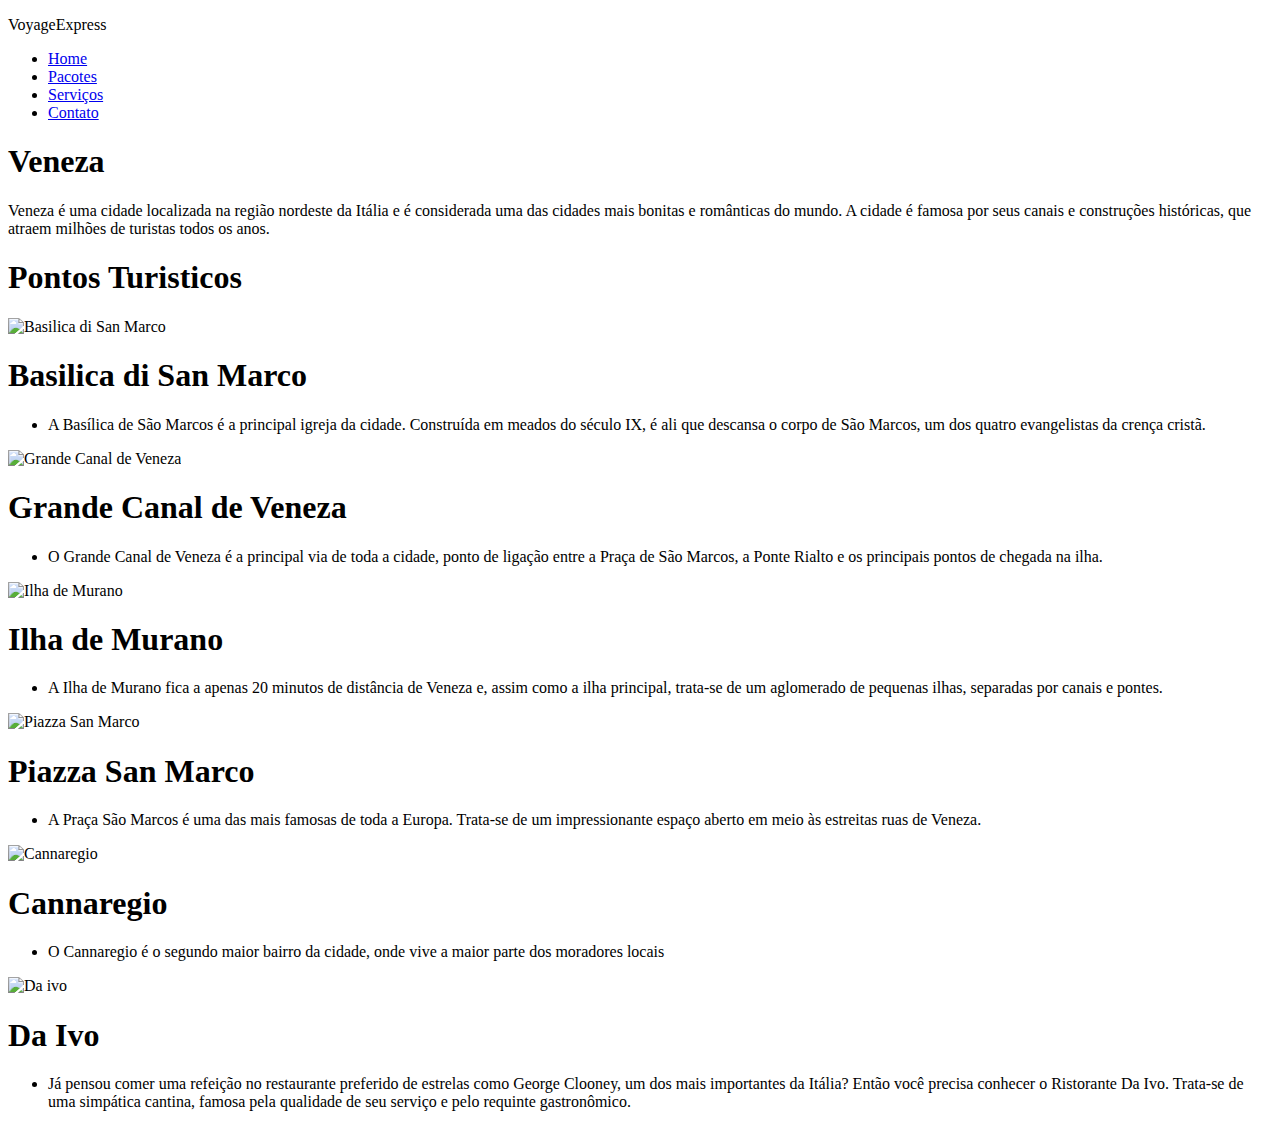
==== veneza.html @ 67290caa "Ajustando direcionamentos" ====
<!DOCTYPE html>
<html lang="en">

<head>
  <meta charset="UTF-8">
  <meta name="viewport" content="width=device-width, initial-scale=1.0">
  <title>VoyageExpress</title>
  <script src="https://unpkg.com/feather-icons"></script>
  <link rel="stylesheet" href="CSS/style.css">
</head>

<body>
  <header>
    <nav>
      <p>VoyageExpress</p>
      <ul>
        <li><a href="file:///C:/GitHub/Voyage/index.html">Home</a></li>
        <li><a href="file:///C:/GitHub/Voyage/index.html">Pacotes</a></li>
        <li><a href="file:///C:/GitHub/Voyage/index.html">Serviços</a></li>
        <li><a href="file:///C:/GitHub/Voyage/index.html">Contato</a></li>
      </ul>
    </nav>

    <div  id="home" class="header-content">
      <h1>Veneza</h1>
      <p>Veneza é uma cidade localizada na região nordeste da Itália e é considerada uma das cidades mais bonitas e românticas do mundo. A cidade é famosa por seus canais e construções históricas, que atraem milhões de turistas todos os anos.</p>
    </div>
  </header>

  <section id="pacotes" class="pacotes">
    <h1 class="pacotes-title">Pontos Turisticos</h1>

    <div class="pacotes-cards">
      <div class="card">
        <div class="">
        </div>
        <div class="">
        </div>
        <img class="card-image" src="img/basilica.jpg" alt="Basilica di San Marco">
        <div class="card-content">
          <h1>Basilica di San Marco</h1>
          <ul>
            <li><i data-feather="Basilica"></i>A Basílica de São Marcos é a principal igreja da cidade. Construída em meados do século IX, é ali que descansa o corpo de São Marcos, um dos quatro evangelistas da crença cristã.</li>
          </ul>
        </div>
      </div>

      <div class="card">
        <div class="">
        </div>
        <div class="">
        </div>
        <img class="card-image" src="img/canal.jpg" alt="Grande Canal de Veneza">
        <div class="card-content">
          <h1>Grande Canal de Veneza</h1>
          <ul>
            <li><i data-feather="canal"></i>O Grande Canal de Veneza é a principal via de toda a cidade, ponto de ligação entre a Praça de São Marcos, a Ponte Rialto e os principais pontos de chegada na ilha.
            </li>
          </ul>
        </div>
      </div>

      <div class="card">
        <div class="">
        </div>
        <div class="">
        </div>
        <img class="card-image" src="img/murano.jpg" alt="Ilha de Murano">
        <div class="card-content">
          <h1>Ilha de Murano</h1>
          <ul>
            <li><i data-feather="Murano"></i>A Ilha de Murano fica a apenas 20 minutos de distância de Veneza e, assim como a ilha principal, trata-se de um aglomerado de pequenas ilhas, separadas por canais e pontes.</li>
          </ul>
        </div>
      </div>

      <div class="card">
        <div class="">
        </div>
        <div class="">
        </div>
        <img class="card-image" src="img/Piazza.jpg" alt="Piazza San Marco">
        <div class="card-content">
          <h1>Piazza San Marco</h1>
          <ul>
            <li><i data-feather="coffee"></i>A Praça São Marcos é uma das mais famosas de toda a Europa. Trata-se de um impressionante espaço aberto em meio às estreitas ruas de Veneza.</li>
          </ul>
        </div>
      </div>

      <div class="card">
        <div class="card-tag card-tag-top">
        </div>
        <div class="">
        </div>
        <img class="card-image" src="img/Cannaregio.jpg" alt="Cannaregio">
        <div class="card-content">
          <h1>Cannaregio</h1>
          <ul> 
            <li><i data-feather="Cannaregio"></i>O Cannaregio é o segundo maior bairro da cidade, onde vive a maior parte dos moradores locais</li>
          </ul>
        </div>
      </div>

      <div class="card">
        <div class="">
        </div>
        <div class="">
        </div>
        <img class="card-image" src="img/DaIvo.jpg" alt="Da ivo">
        <div class="card-content">
          <h1>Da Ivo</h1>
          <ul>
            <li><i data-feather="DaIvo"></i>Já pensou comer uma refeição no restaurante preferido de estrelas como George Clooney, um dos mais importantes da Itália? Então você precisa conhecer o Ristorante Da Ivo.
              Trata-se de uma simpática cantina, famosa pela qualidade de seu serviço e pelo requinte gastronômico.</li>
          </ul>
        </div>
      </div>
    </div>

  </script>
</body>

</html>
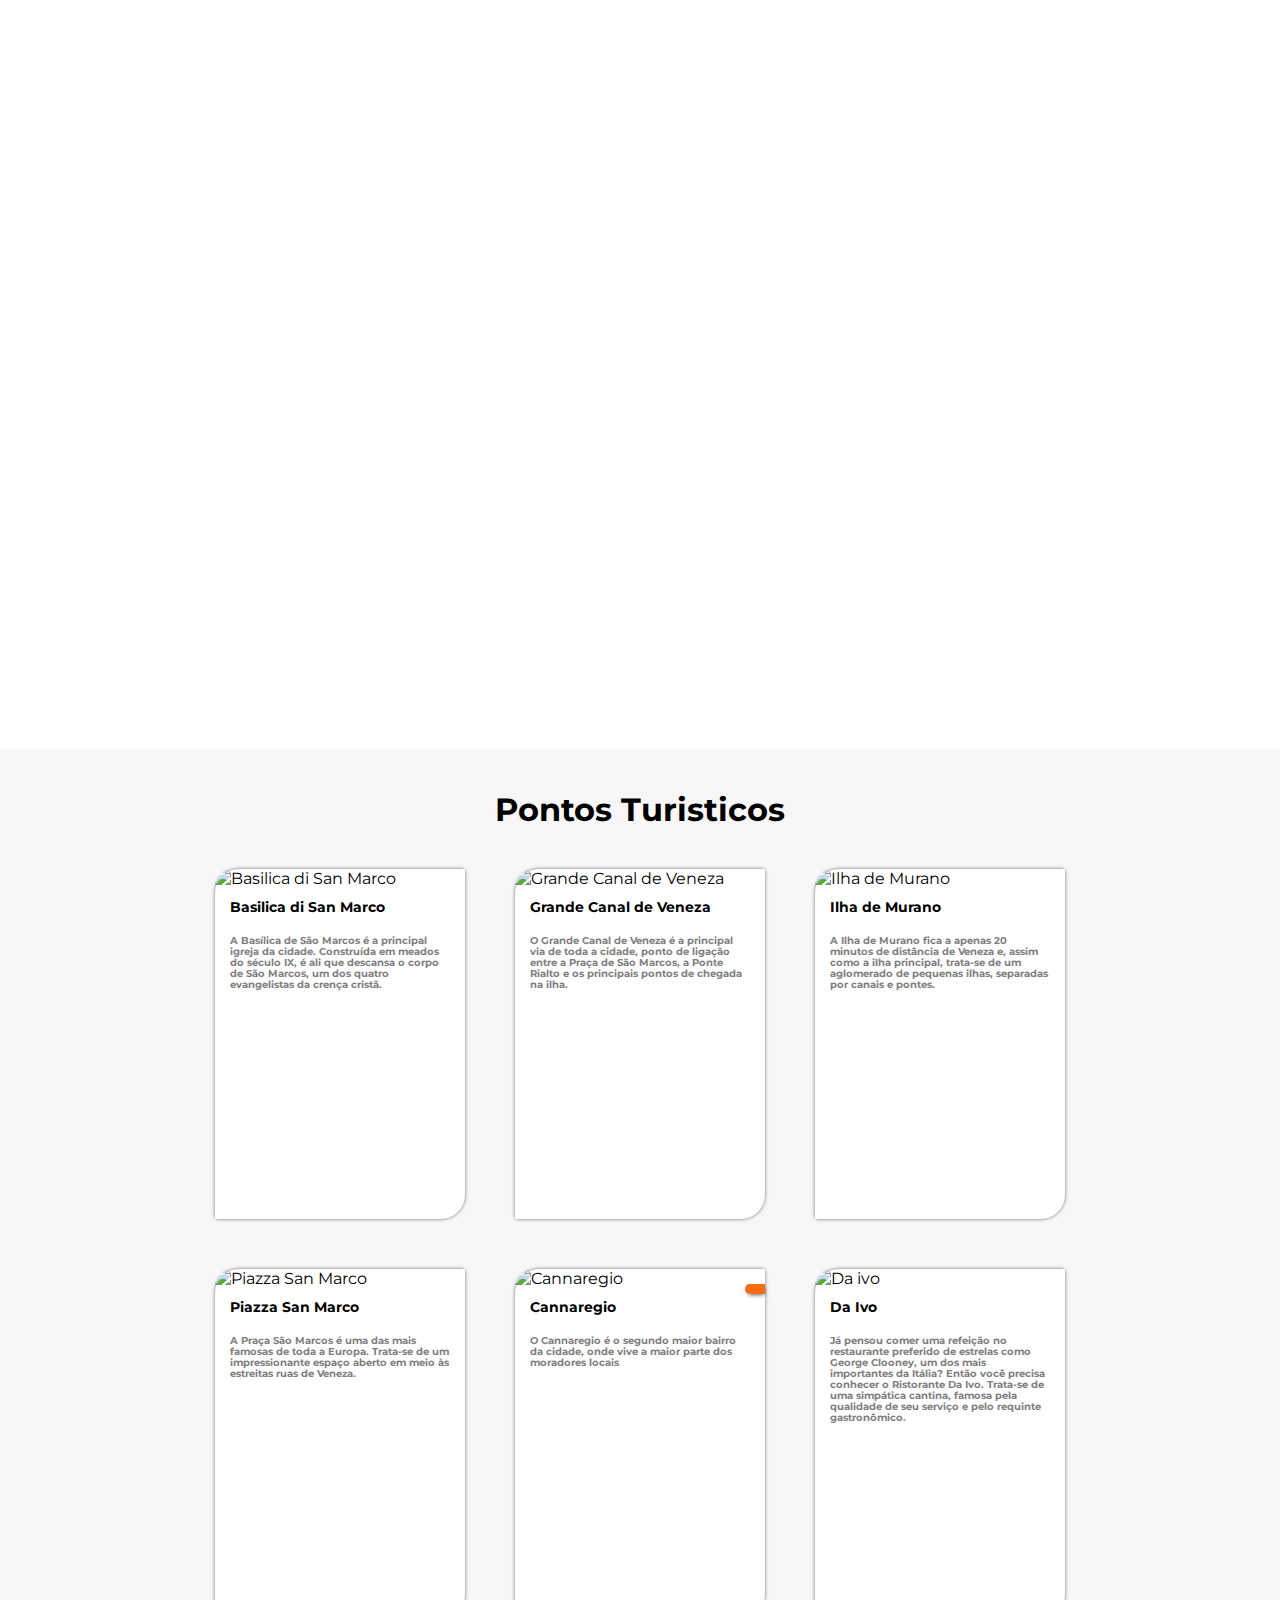
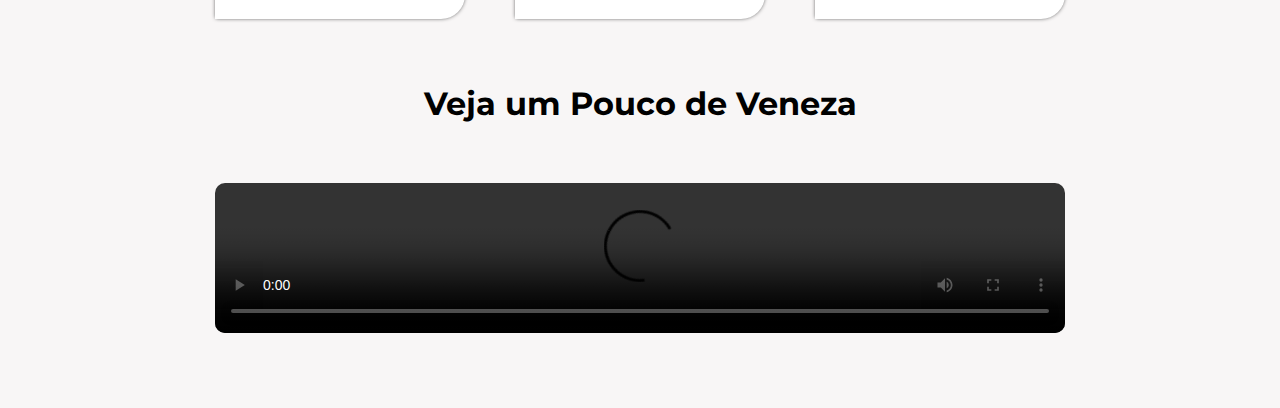
==== commit 5b5f7656: "Video" ====
--- a/veneza.html
+++ b/veneza.html
@@ -117,8 +117,18 @@
         </div>
       </div>
     </div>
+    <section  id="servicos" class="servicos">
+      <h1 class="servicos-title">Veja um Pouco de Veneza</h1>
+      <div class="servicos-cards">
+        
+        <video class="video" controls>
+          <source src="img/veneza.mp4" type="video/mp4">
+          <source src="img/veneza.webm" type="video/webm">
+
+          Seu navegador não suporta a tag de vídeo.
+        </video>
 
   </script>
 </body>
 
-</html>+</html>
--- a/CSS/style.css
+++ b/CSS/style.css
@@ -0,0 +1,380 @@
+@import url('https://fonts.googleapis.com/css2?family=Montserrat:wght@400;500&display=swap');
+
+* {
+  box-sizing: border-box;
+  padding: 0;
+}
+
+body {
+  margin: 0;
+  font-family: 'Montserrat', sans-serif;
+}
+
+
+
+ul {
+  list-style: none
+}
+
+a {
+  text-decoration: none;
+  color: inherit;
+}
+
+header {
+  height: calc(100vh - 150px);
+  background: no-repeat center/cover url('../img/back.jpg');
+}
+
+
+header nav {
+  display: flex;
+  justify-content: space-between;
+  margin: 0 30px;
+  color: #fff;
+}
+
+header nav p {
+  cursor: pointer;
+  font-weight: bold;
+  font-size: 1.5em;
+  transition: text-shadow .6s ;
+}
+header nav p:hover {
+  text-shadow: 0px 0px 10px #fff;
+}
+
+
+header nav ul {
+  list-style: none;
+  display: flex;
+}
+
+header nav ul li {
+  margin: 0 15px;
+  font-weight: 600;
+  cursor: pointer;
+}
+
+header nav ul li:hover {
+  color: #f56c11;
+  transition: .4s;
+}
+
+
+.header-content {
+  color: #fff;
+  font-weight: bold;
+  max-width: 400px;
+  margin: 150px auto;
+  text-align: center;
+  animation: ease text-move 2s forwards;
+}
+
+
+.header-content h1 {
+  margin-bottom: 10px;
+  font-size: 4rem;
+}
+
+@keyframes text-move{
+  from {transform:  translateY(0px);
+        opacity: 0;}
+  to {transform:   translateY(-20px);
+      opacity: 1;}
+}
+button {
+  padding: 10px 15px;
+  border-radius: 8px;
+  font-weight: bold;
+  font-family: 'Montserrat', sans-serif;
+  border: 0;
+  cursor: pointer;
+  background-color: rgb(248, 124, 7);
+  color: #fff;
+}
+
+/* PACOTES */
+
+.pacotes {
+  background-color: rgba(235, 231, 231, 0.363);
+  padding: 25px;
+}
+
+.pacotes .pacotes-cards {
+  /* background: #333; */
+  margin: auto;
+  max-width: 950px;
+  display: flex;
+  flex-wrap: wrap;
+  justify-content: center;
+
+}
+
+.pacotes .pacotes-title { 
+  width: 100%;
+  margin: auto;
+  padding: 15px;
+  text-align: center;
+}
+
+
+.pacotes .card {
+  margin: 25px;
+  width: 250px;
+  height: 350px;
+  background: #fff;
+  border-radius: 24px 0px;
+  box-shadow: 0px 0px 4px -1px #222;
+  position: relative;
+  transition: all 1s;
+}
+
+.pacotes .card:hover {
+  transform: scale(1.1);
+}
+
+
+.pacotes .card-image {
+  width: 250px;
+  height: 200px;
+  border-radius: 24px 0 0 0;
+  object-fit: cover;
+}
+
+.pacotes .card-content {
+  padding: 0 15px;
+}
+
+.pacotes .card-content h1 {
+  font-size: 0.9rem;
+}
+
+.pacotes .card-content ul  {
+    display: flex;
+    flex-direction: column;
+    list-style: none;
+    padding-left: 0;
+}
+
+.pacotes .card-content ul li {
+  font-size: 0.6rem;
+  display: flex;
+  align-items: center;
+  margin: 3px 0px;
+  color: gray;
+  font-weight: bold;
+}
+
+.pacotes .card-content li svg {
+  width: 16px;
+  height: 16px;
+  margin-right: 10px;
+}
+
+.pacotes .card .card-tag-top{
+  position: absolute;
+  background: #f56c11;
+  right: 0;
+  top: 15px;
+  border-radius: 8px 0 0 8px;
+  padding: 5px 10px;
+  box-shadow: 1px 2px 5px -2px #222;
+}
+
+
+.pacotes .card .card-tag-bottom {
+  position: absolute;
+  left: 0;
+  top: 160px;
+  background: #1d61dd;
+  border-radius: 0 8px 8px 0;
+  padding: 5px 10px;
+  box-shadow: 1px 1px 4px 1px #222;
+}
+
+.pacotes .card .card-tag p {
+  margin: 0;
+  font-size: 0.8rem;
+  font-weight: bold;
+  color: #ffff;
+}
+
+/* SERVIÇOS */
+
+.servicos {
+  padding: 15px;
+}
+
+.servicos .servicos-title {
+  text-align: center;
+  margin: 25px;
+}
+
+.servicos .servicos-cards {
+  display: flex;
+  padding: 35px 0 ;
+  max-width: 950px;
+  justify-content: center;
+  flex-wrap: wrap;
+  margin: auto;
+}
+
+.servicos .card {
+  width: 250px;
+  display: flex;
+  flex-direction: column;
+  justify-content: center;
+  align-items: center;
+  margin: 0 20px;
+}
+
+.servicos .card svg {
+  width: 60px;
+  height: 60px;
+  margin: 50px 0;
+  transition: all 1s;
+}
+
+.servicos .card svg:hover {
+  color: #f56c11;
+  transform: scale(1.1);
+}
+
+.servicos .card h3 {
+  font-weight: bold;
+}
+
+.servicos .card p {
+  color: gray;
+  font-size: .8rem;
+  text-align: center;
+}
+
+.servicos .card .card-content {
+  height: 100px;
+  text-align: center;
+  margin-bottom: 50px;
+}
+
+/* Set the size of the div element that contains the map */
+#map {
+  height: 400px;  /* The height is 400 pixels */
+  width: 100%;  /* The width is the width of the web page */
+}
+
+.contato {
+  /* padding: 60px; */
+  background-color: #e1e8f7;
+  position: relative;
+}
+
+.contato .contato-card {
+  width: 350px;
+  height: 300px;
+  padding: 0 30px;
+  background: #fff;
+  position: absolute;
+  z-index: 99;
+
+  border-radius: 8px;
+
+  top: calc(50% - 150px);
+  left: calc(20% - 170px);
+
+  text-align: center;
+  display: flex;
+  flex-direction: column;
+  justify-content: center;
+  box-shadow: 0 1px 6px 0 rgba(32, 33, 36, .28);
+}
+
+.contato .contato-card  h1 {
+  padding-right: 58px;
+}
+
+.contato .contato-card li {
+  font-size: .8rem;
+  font-weight: bold;
+  color: gray;
+  
+  display: flex;
+  align-items: center;
+}
+
+.contato .contato-card li svg {
+  width: 16px;
+  margin: 10px;
+}
+
+/* RESPONSIVIDADE */
+
+/* Especial para Mapa */
+@media (max-width: 902px) {
+  .contato {
+    padding: 60px;
+  }
+
+  .contato .contato-card {
+    left: 40px;
+  }
+}
+
+@media (max-width: 850px) {
+  .contato {
+    padding: 40px 0  ;
+  }
+
+  .contato .contato-card {
+    position: static;
+    margin: 40px auto;
+  }
+}
+
+/* Para Tablet */
+@media (max-width: 767px) {
+
+}
+
+/* Para mobile */
+@media (max-width: 480px) {
+  body {
+    margin-bottom: 55px;
+  }
+  
+  header nav ul {
+    position: fixed;
+    bottom: 0;
+    left: 0;
+    width: 100%;
+    padding: 0;
+    margin: 0;
+
+    z-index: 100;
+    
+    background: #073da1;
+    color: #fff;
+    font-weight: bold;
+    height: 55px;
+    
+    display: flex;
+    justify-content: space-between;
+    align-items: center;
+  }
+
+  header nav p {
+    width: 100%;
+    text-align: center;
+  }
+  
+}
+video {
+	width: 100%;
+	max-width: 850px;
+	height: auto;
+	display: block;
+	margin: 0 auto;
+  border-radius: 10px;
+
+  
+}
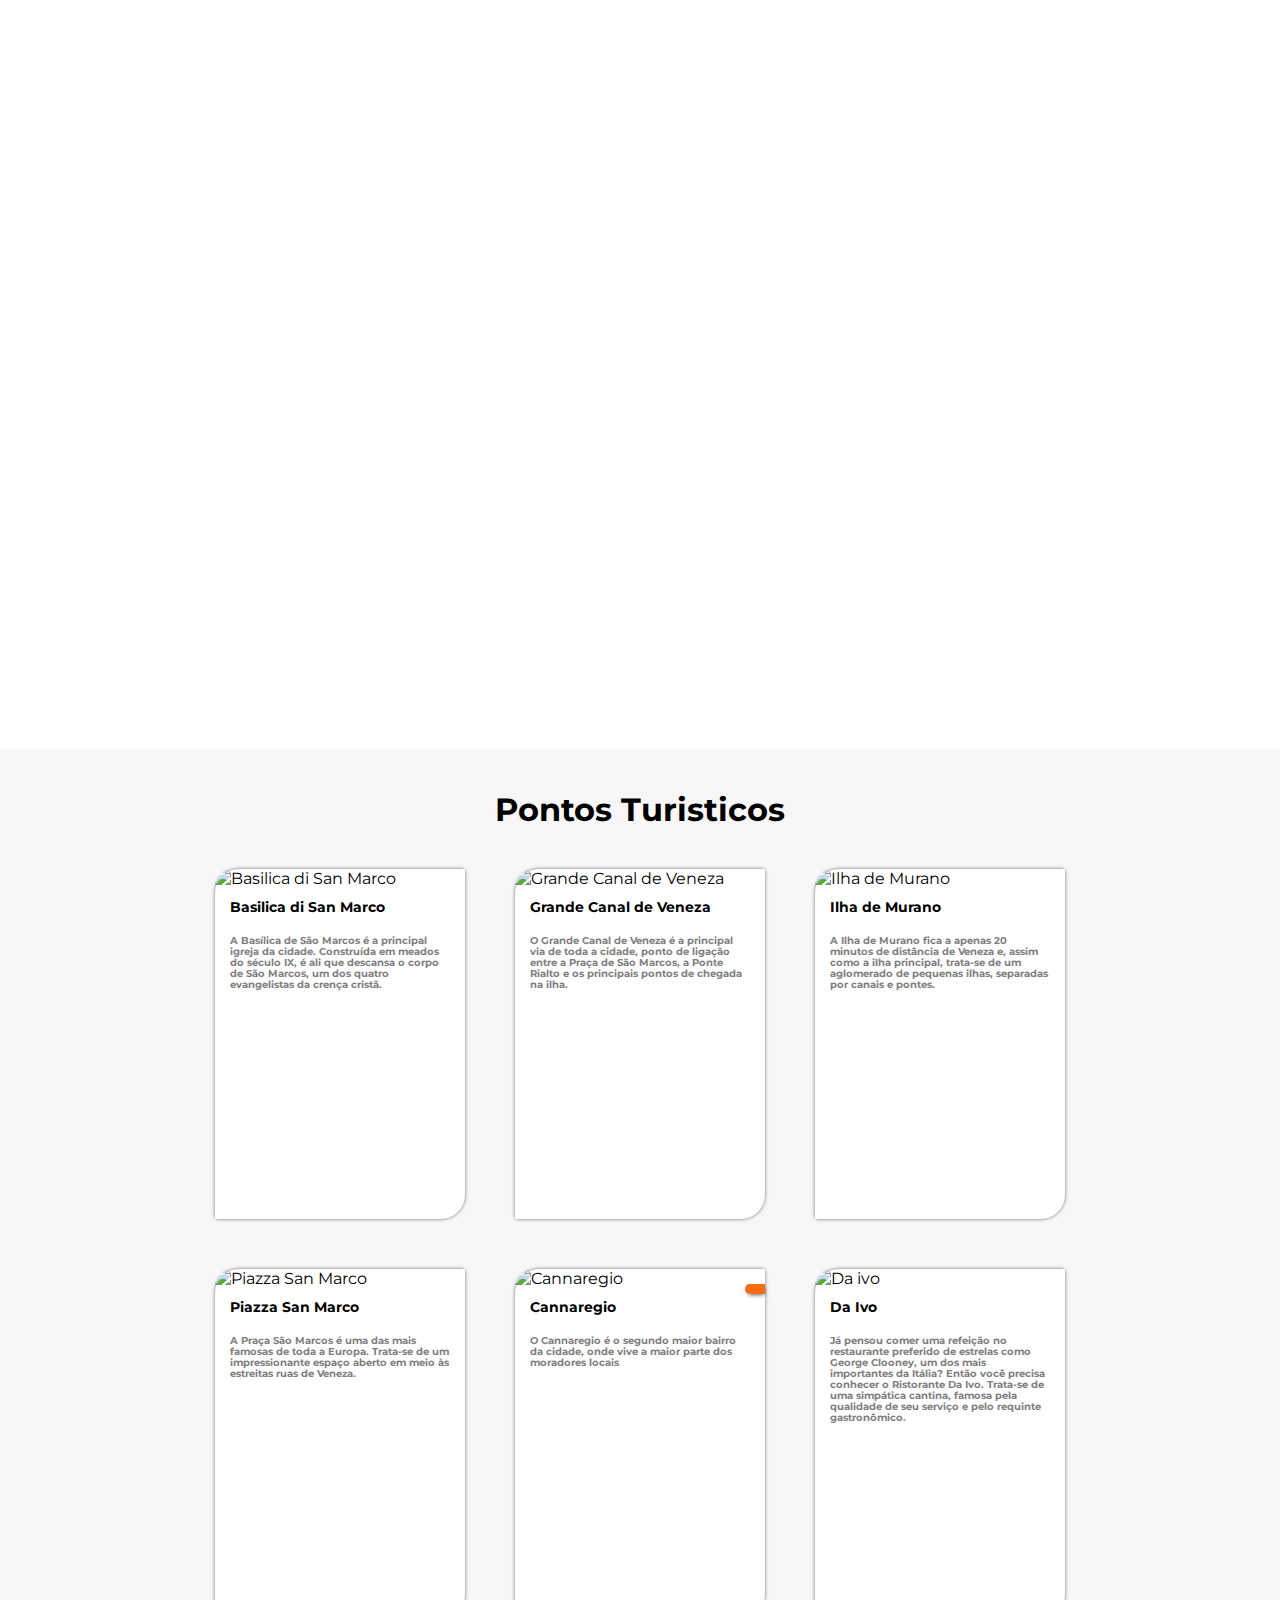
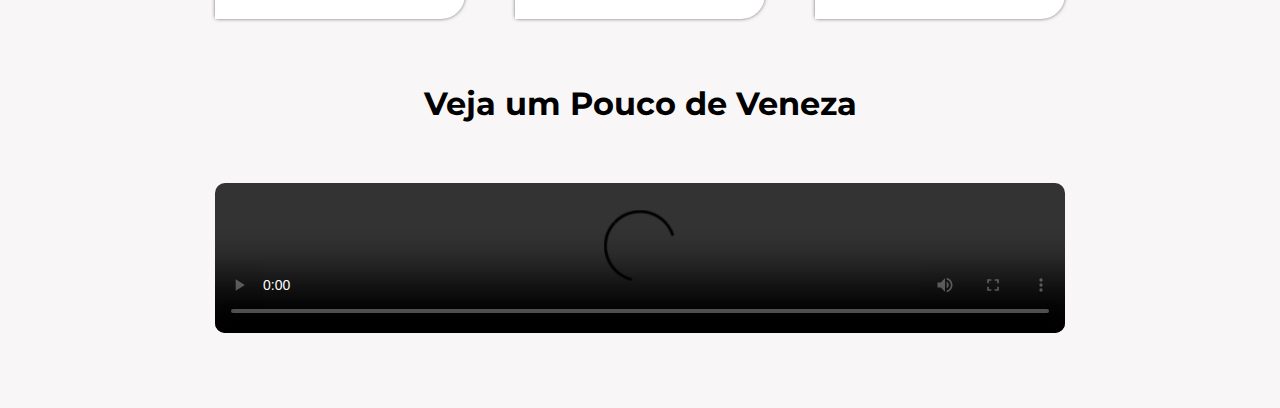
==== commit 7514cd4b: "inserindo logo na aba do site" ====
--- a/veneza.html
+++ b/veneza.html
@@ -7,6 +7,7 @@
   <title>VoyageExpress</title>
   <script src="https://unpkg.com/feather-icons"></script>
   <link rel="stylesheet" href="CSS/style.css">
+  <link rel="icon" type="image/png" href="img/logo.png"/>
 </head>
 
 <body>
@@ -14,10 +15,10 @@
     <nav>
       <p>VoyageExpress</p>
       <ul>
-        <li><a href="file:///C:/GitHub/Voyage/index.html">Home</a></li>
-        <li><a href="file:///C:/GitHub/Voyage/index.html">Pacotes</a></li>
-        <li><a href="file:///C:/GitHub/Voyage/index.html">Serviços</a></li>
-        <li><a href="file:///C:/GitHub/Voyage/index.html">Contato</a></li>
+        <li><a href="index.html">Home</a></li>
+        <li><a href="index.html">Pacotes</a></li>
+        <li><a href="index.html">Serviços</a></li>
+        <li><a href="index.html">Contato</a></li>
       </ul>
     </nav>
 
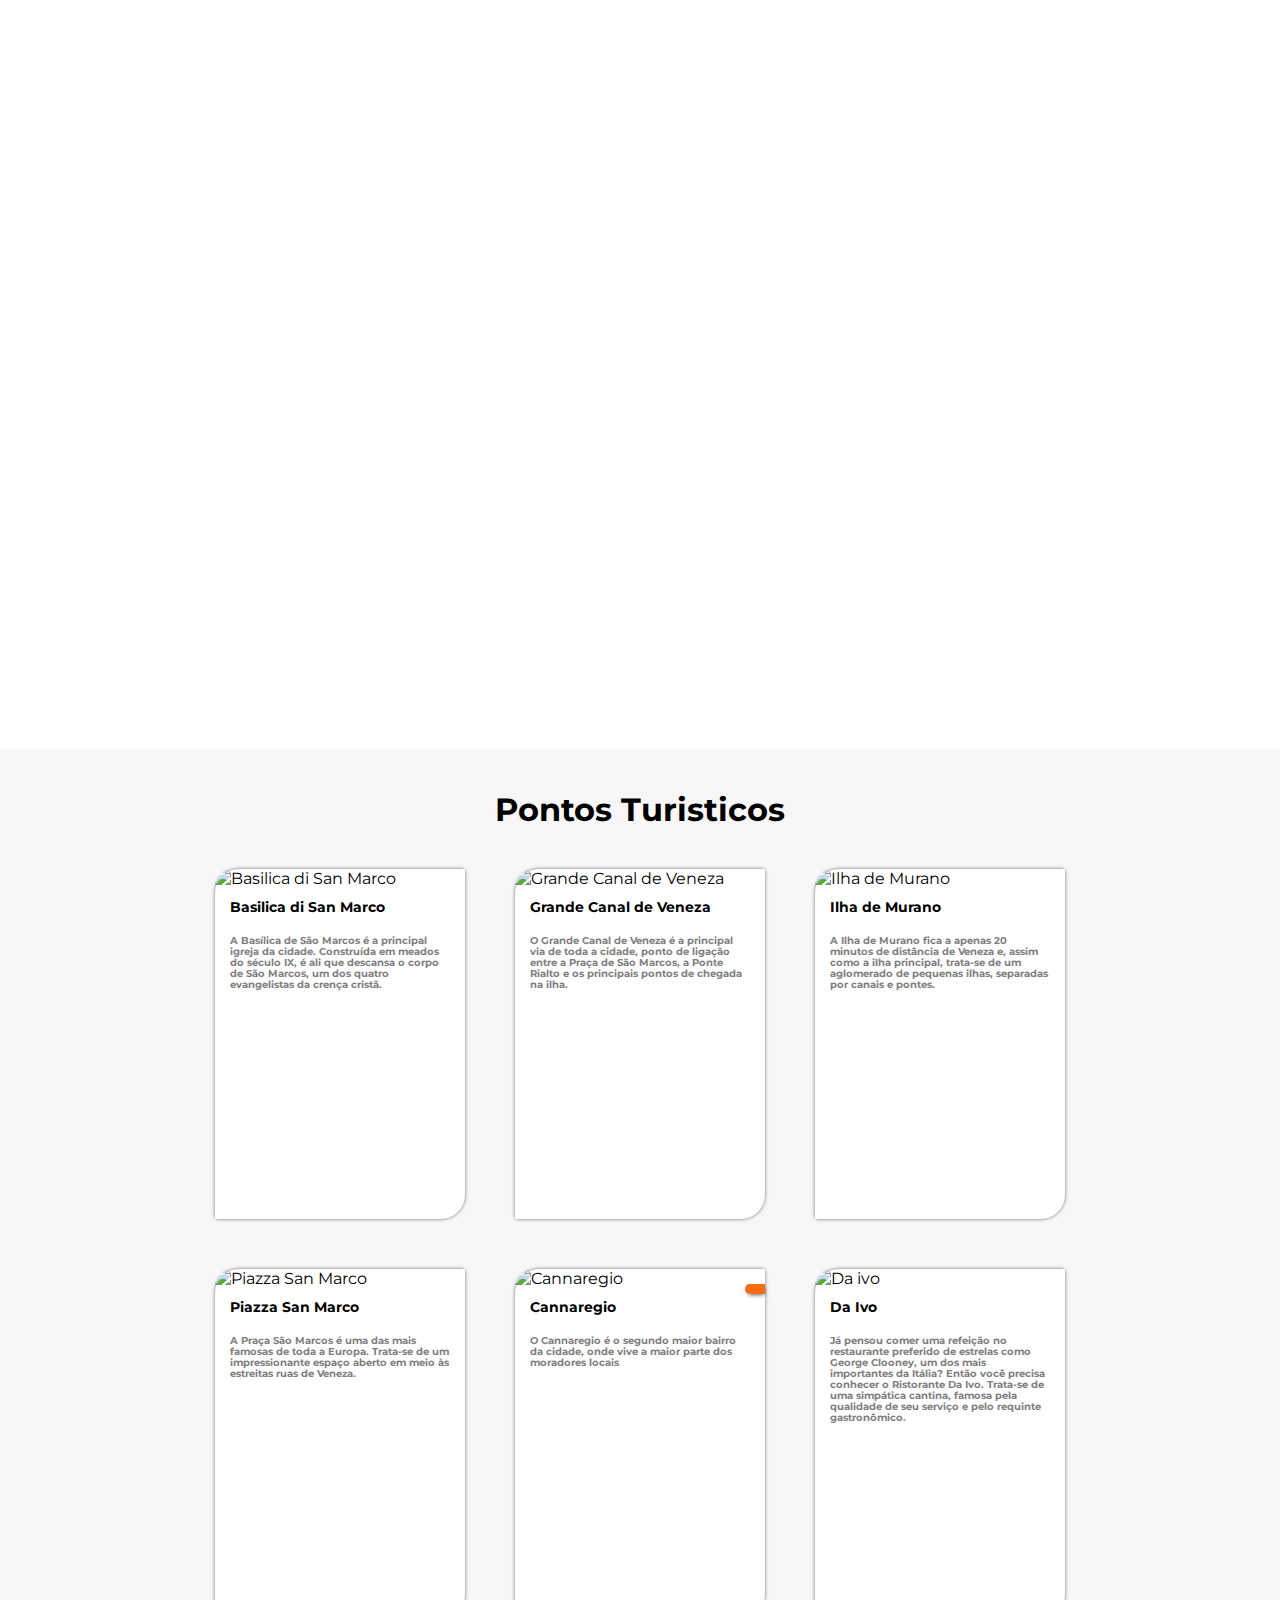
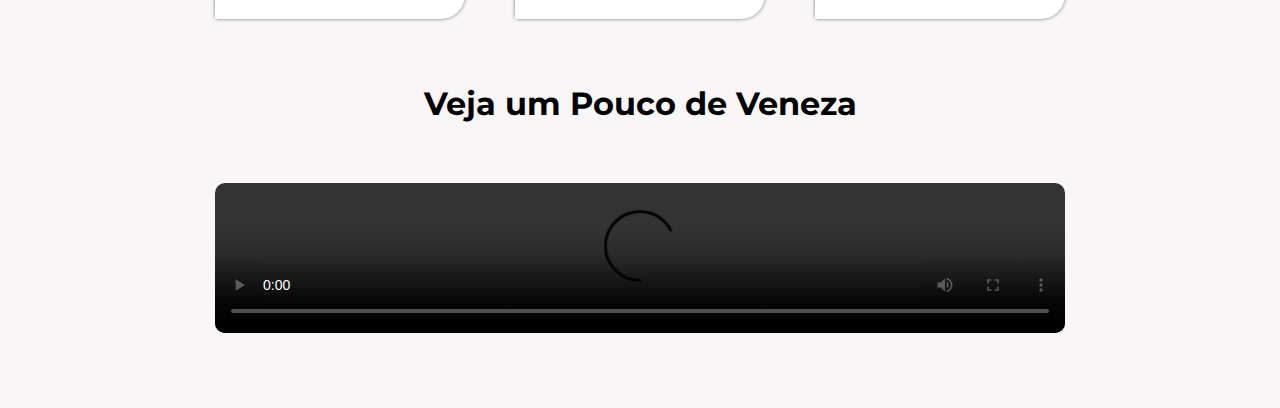
==== commit 0f7383ee: "inserindo logo na aba do site" ====
--- a/veneza.html
+++ b/veneza.html
@@ -8,6 +8,7 @@
   <script src="https://unpkg.com/feather-icons"></script>
   <link rel="stylesheet" href="CSS/style.css">
   <link rel="icon" type="image/png" href="img/logo.png"/>
+
 </head>
 
 <body>
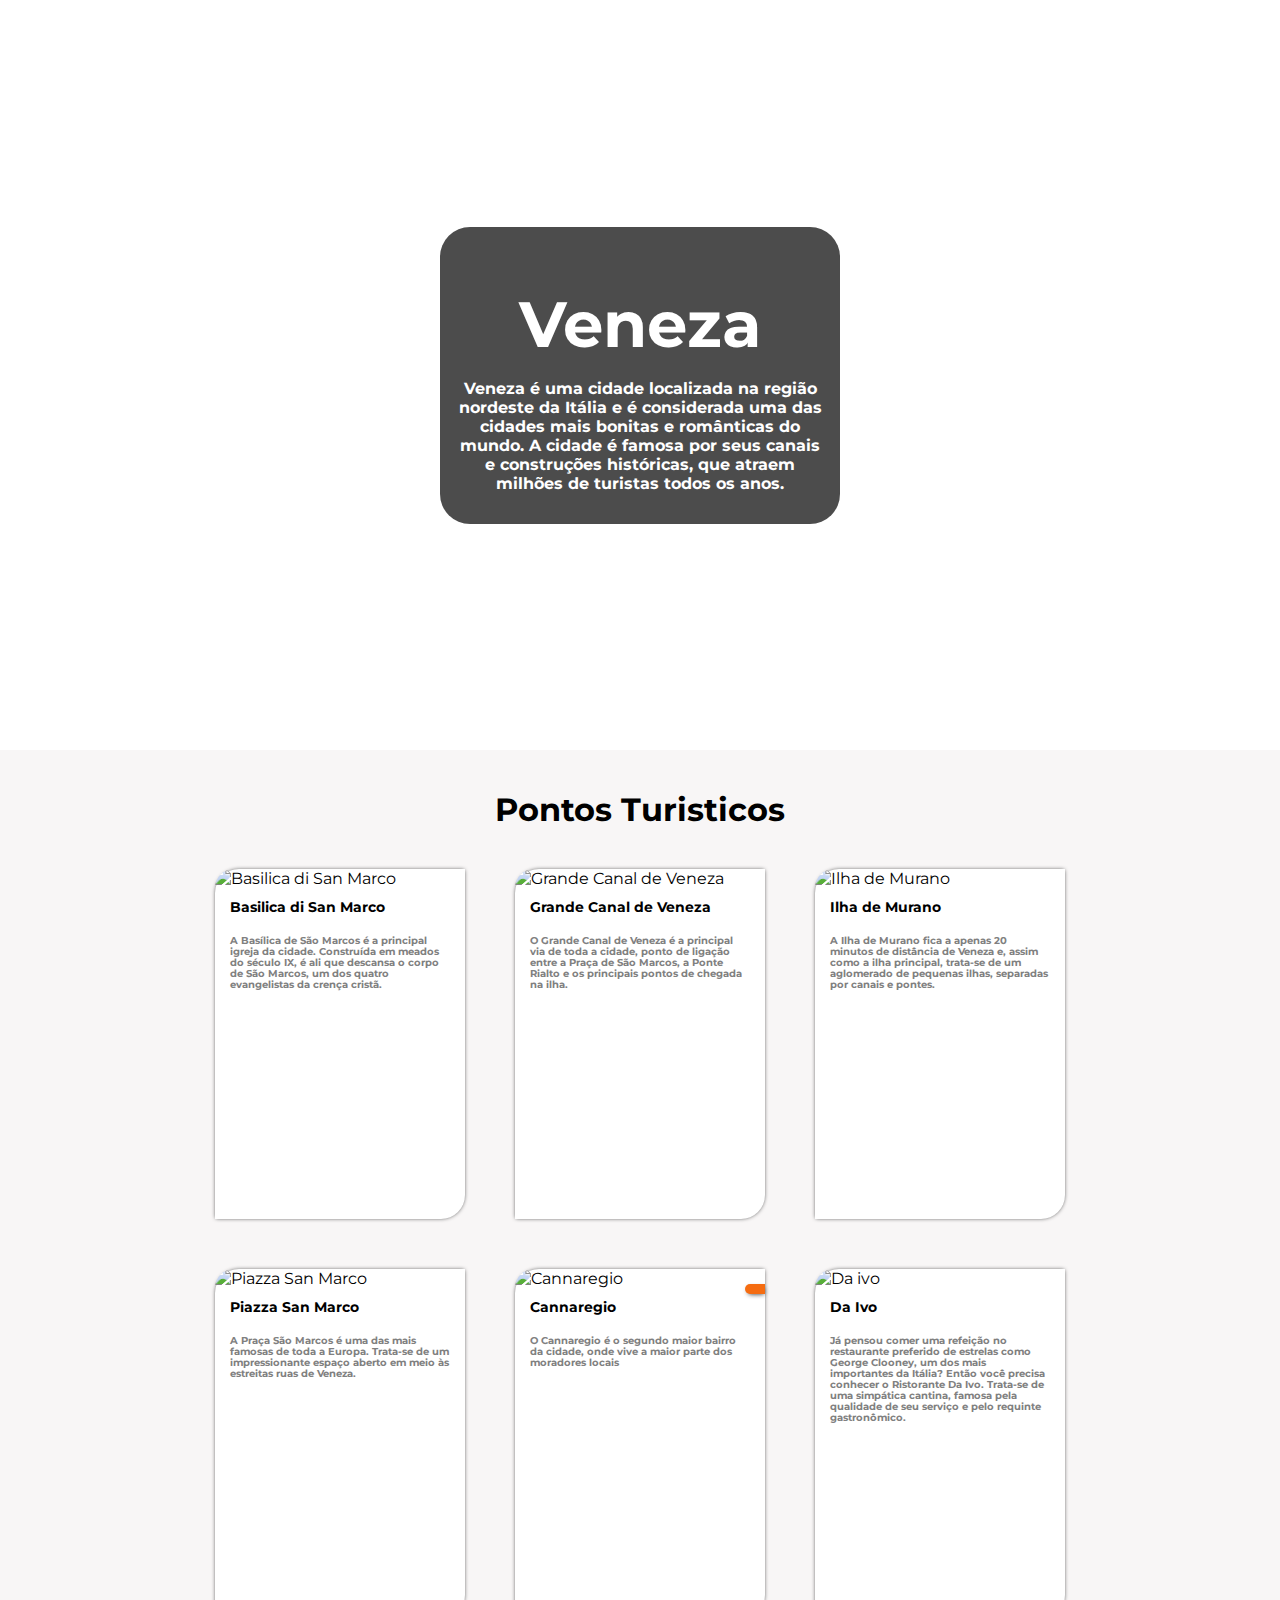
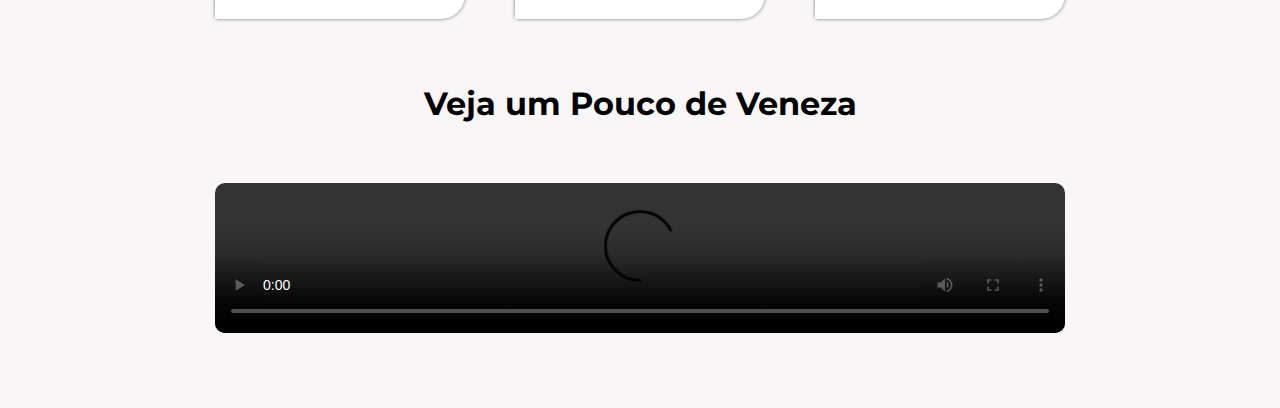
==== commit 66b17d65: "Merge 12585a3e3c0e729960d6ad1b6ccb25ef14e771e5 into 30c8f088fa1db8c5f233f76a21efca58ee9b7522" ====
--- a/veneza.html
+++ b/veneza.html
@@ -8,7 +8,6 @@
   <script src="https://unpkg.com/feather-icons"></script>
   <link rel="stylesheet" href="CSS/style.css">
   <link rel="icon" type="image/png" href="img/logo.png"/>
-
 </head>
 
 <body>
--- a/CSS/style.css
+++ b/CSS/style.css
@@ -69,6 +69,9 @@
   margin: 150px auto;
   text-align: center;
   animation: ease text-move 2s forwards;
+  background-color: rgba(0, 0, 0, 0.7); /* Define a cor de fundo com 50% de transparência */
+  padding: 15px; /* Adiciona um espaçamento interno para o conteúdo */
+  border-radius: 30px;
 }
 
 
